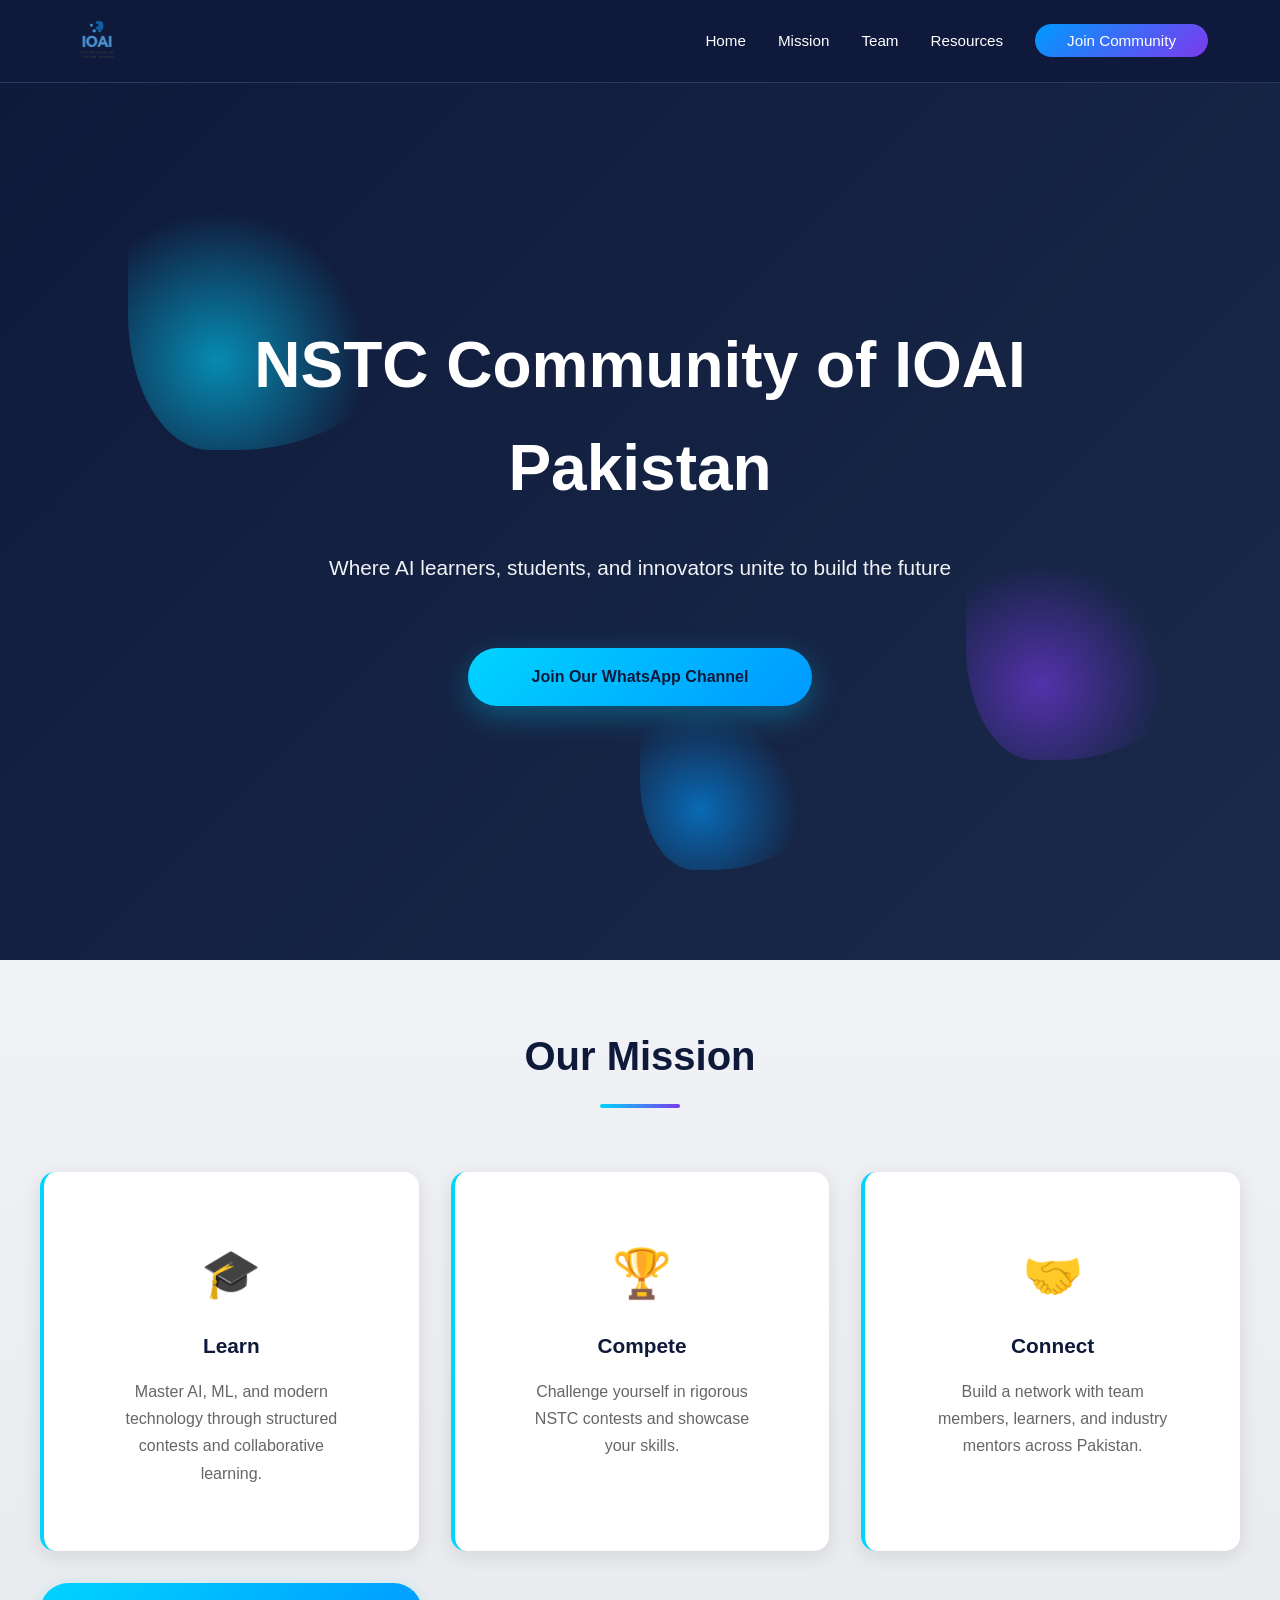
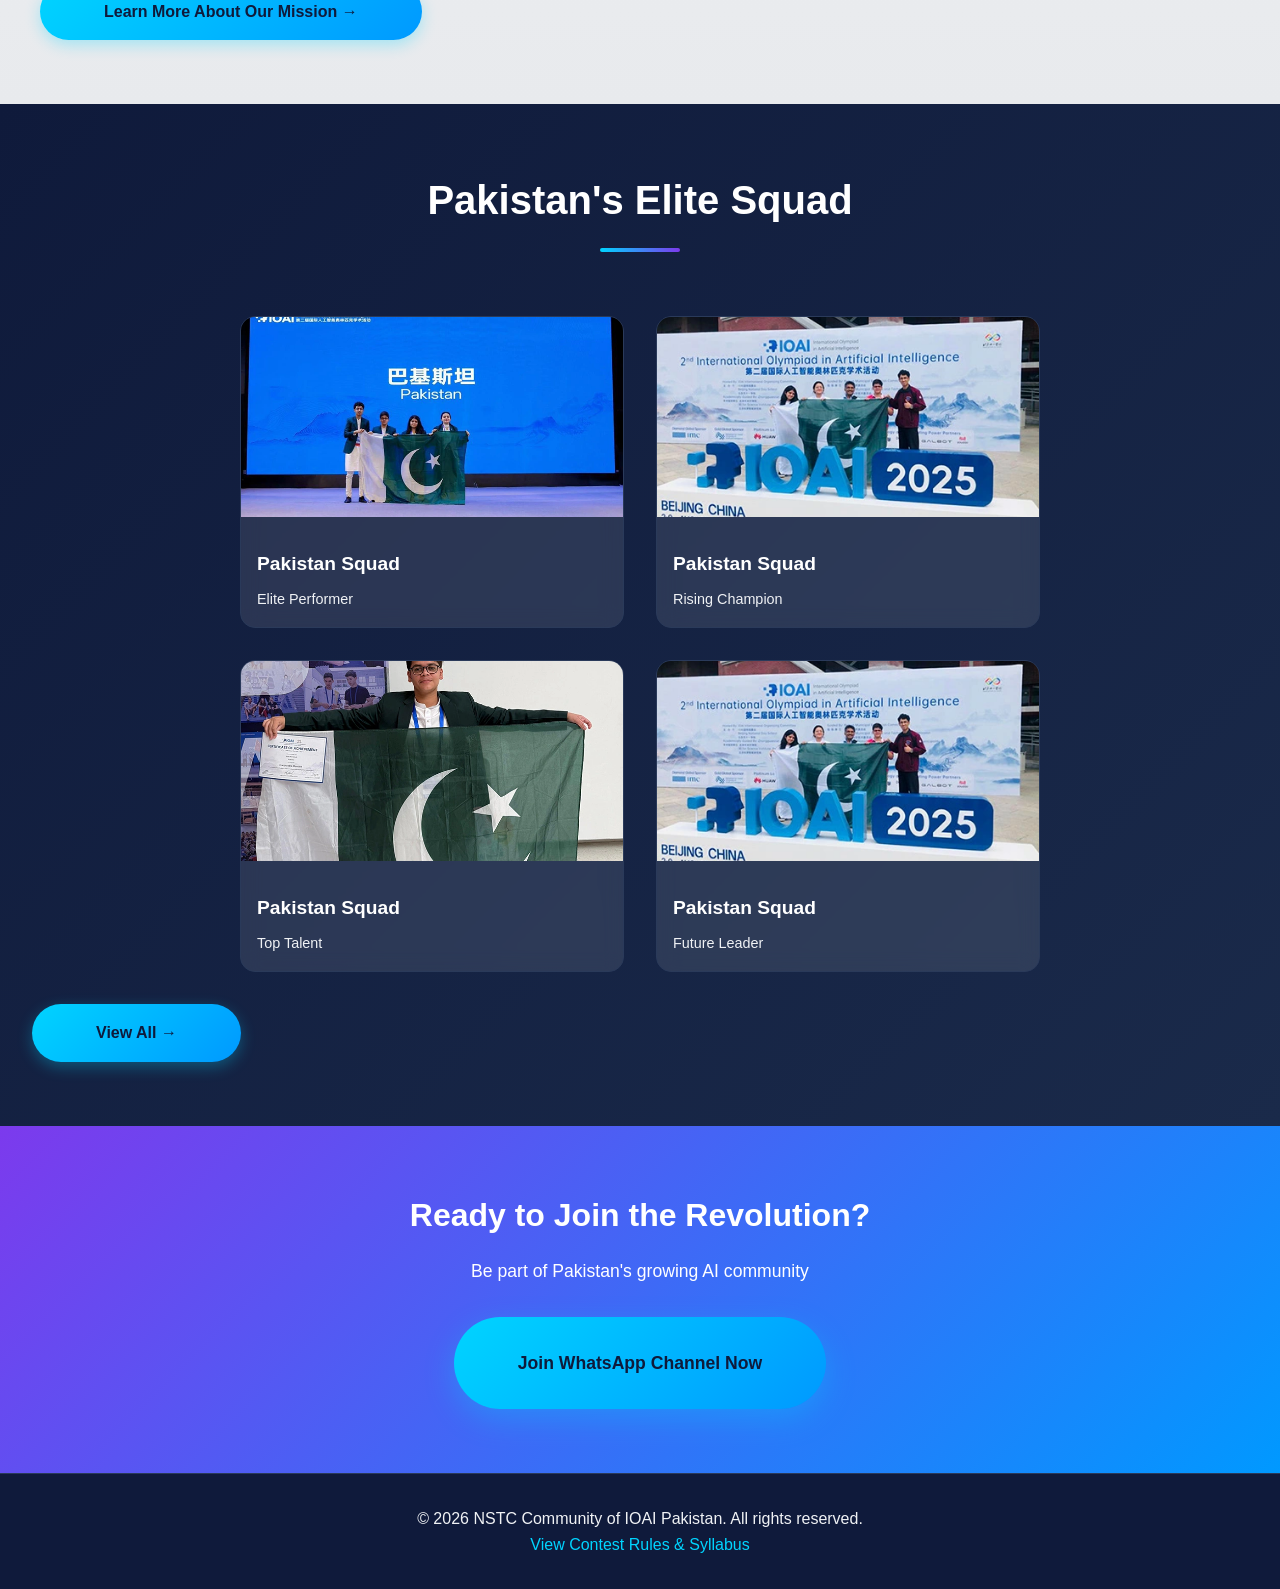
==== nstc-ioai/index.html @ 47fb5846 "Publishing" ====
<!DOCTYPE html>
<html lang="en">
<head>
    <meta charset="UTF-8">
    <meta name="viewport" content="width=device-width, initial-scale=1.0">
    <meta name="description" content="NSTC Community of IOAI Pakistan - Where AI learners, students, and innovators unite to build the future.">
    <meta name="theme-color" content="#0f1a3b">
    <meta property="og:type" content="website">
    <meta property="og:url" content="https://nstc-ioai.pk/">
    <meta property="og:title" content="NSTC Community of IOAI Pakistan">
    <meta property="og:description" content="Where AI learners, students, and innovators unite to build the future.">
    <meta property="og:image" content="./assets/Brand kit/Logo square.png">
    <meta property="twitter:card" content="summary_large_image">
    <meta property="twitter:url" content="https://nstc-ioai.pk/">
    <meta property="twitter:title" content="NSTC Community of IOAI Pakistan">
    <meta property="twitter:description" content="Where AI learners, students, and innovators unite to build the future.">
    <meta property="twitter:image" content="./assets/Brand kit/Logo square.png">
    <title>NSTC Community of IOAI Pakistan</title>
    <link rel="shortcut icon" href="./assets/Brand kit/Icon.png" type="image/x-icon">
    <link rel="stylesheet" href="css/style.css">
    <script src="https://cdnjs.cloudflare.com/ajax/libs/gsap/3.12.2/gsap.min.js"></script>
</head>
<body>
    <!-- Navigation -->
    <nav class="navbar">
        <div class="nav-container">
            <div class="logo-section">
                <img src="./assets/Brand kit/Logo square.png" alt="IOAI Logo" class="logo-img">
            </div>
            <ul class="nav-links" id="navLinks">
                <li><a href="index.html" class="active">Home</a></li>
                <li><a href="mission.html">Mission</a></li>
                <li><a href="team.html">Team</a></li>
                <li><a href="details.html">Resources</a></li>
                <li><a href="https://chat.whatsapp.com" class="join-btn" target="_blank">Join Community</a></li>
            </ul>
            <button class="mobile-menu-btn" id="mobileMenuBtn">☰</button>
        </div>
    </nav>

    <!-- Hero Section -->
    <section id="home" class="hero">
        <div class="hero-content">
            <h1 class="glitch" data-text="NSTC Community of IOAI Pakistan">NSTC Community of IOAI Pakistan</h1>
            <p class="fade-in-text">Where AI learners, students, and innovators unite to build the future</p>
            <a href="https://chat.whatsapp.com" class="cta-btn" target="_blank">Join Our WhatsApp Channel</a>
        </div>
        <div class="animated-background">
            <div class="blob blob-1"></div>
            <div class="blob blob-2"></div>
            <div class="blob blob-3"></div>
        </div>
    </section>

    <!-- Mission Section -->
    <section id="mission" class="mission">
        <div class="mission-container">
            <h2 class="section-title">Our Mission</h2>
            <div class="mission-cards">
                <div class="card slide-up">
                    <div class="card-icon">🎓</div>
                    <h3>Learn</h3>
                    <p>Master AI, ML, and modern technology through structured contests and collaborative learning.</p>
                </div>
                <div class="card slide-up" style="animation-delay: 0.2s;">
                    <div class="card-icon">🏆</div>
                    <h3>Compete</h3>
                    <p>Challenge yourself in rigorous NSTC contests and showcase your skills.</p>
                </div>
                <div class="card slide-up" style="animation-delay: 0.4s;">
                    <div class="card-icon">🤝</div>
                    <h3>Connect</h3>
                    <p>Build a network with team members, learners, and industry mentors across Pakistan.</p>
                </div>
            </div>
            <a href="mission.html" class="learn-more-btn">Learn More About Our Mission →</a>
        </div>
    </section>

    <!-- Team Section -->
    <section id="team" class="team">
        <h2 class="section-title">Pakistan's Elite Squad</h2>
        <div class="team-gallery">
            <div class="team-card">
                <img src="./assets/team1.webp" alt="Pakistan Squad" class="team-card-image">
                <h3>Pakistan Squad</h3>
                <p>Elite Performer</p>
            </div>
            <div class="team-card">
                <img src="./assets/team2.webp" alt="Pakistan Squad" class="team-card-image">
                <h3>Pakistan Squad</h3>
                <p>Rising Champion</p>
            </div>
            <div class="team-card">
                <img src="./assets/team3.webp" alt="Pakistan Squad" class="team-card-image">
                <h3>Pakistan Squad</h3>
                <p>Top Talent</p>
            </div>
            <div class="team-card">
                <img src="./assets/team4.webp" alt="Pakistan Squad" class="team-card-image">
                <h3>Pakistan Squad</h3>
                <p>Future Leader</p>
            </div>
        </div>
        <a href="team.html" class="learn-more-btn">View All →</a/div>
        </div>
    </section>

    <!-- Call to Action -->
    <section class="cta-section">
        <h2>Ready to Join the Revolution?</h2>
        <p>Be part of Pakistan's growing AI community</p>
        <a href="https://chat.whatsapp.com/J4epwsqiEIyK4cdwpAlTEo?s=cl&p=a&ilr=0" class="cta-btn-large" target="_blank">Join WhatsApp Channel Now</a>
    </section>

    <!-- Footer -->
    <footer class="footer">
        <p>&copy; 2026 NSTC Community of IOAI Pakistan. All rights reserved.</p>
        <p><a href="details.html">View Contest Rules & Syllabus</a></p>
    </footer>

    <script src="js/main.js"></script>
</body>
</html>
---- nstc-ioai/css/style.css ----
/* ============================================
   NSTC IOAI Pakistan - AI/Fog Color Palette
   ============================================ */

:root {
    /* AI & Fog Color Palette */
    --primary-dark: #0f1a3b;
    --primary-light: #1a2a4a;
    --accent-cyan: #00d4ff;
    --accent-blue: #0099ff;
    --accent-purple: #7c3aed;
    --accent-purple-light: #a78bfa;
    --fog-light: #f0f2f5;
    --fog-medium: #e8eaed;
    --text-dark: #1a1a2e;
    --text-light: #ffffff;
    --border-color: #2a3a5a;

    /* Spacing & Typography */
    --spacing-sm: 0.5rem;
    --spacing-md: 1rem;
    --spacing-lg: 2rem;
    --spacing-xl: 4rem;
    --font-primary: 'Segoe UI', Tahoma, Geneva, Verdana, sans-serif;
    --transition: all 0.3s cubic-bezier(0.25, 0.46, 0.45, 0.94);
}

* {
    margin: 0;
    padding: 0;
    box-sizing: border-box;
}

html {
    scroll-behavior: smooth;
}

body {
    font-family: var(--font-primary);
    background-color: var(--primary-dark);
    color: var(--text-dark);
    line-height: 1.6;
    overflow-x: hidden;
}

/* ============================================
   NAVIGATION
   ============================================ */

.navbar {
    position: fixed;
    top: 0;
    left: 0;
    right: 0;
    z-index: 1000;
    background: rgba(15, 26, 59, 0.95);
    backdrop-filter: blur(10px);
    border-bottom: 1px solid var(--border-color);
    padding: var(--spacing-md) 0;
}

.nav-container {
    max-width: 1200px;
    margin: 0 auto;
    display: flex;
    justify-content: space-between;
    align-items: center;
    padding: 0 var(--spacing-lg);
}

.logo-section {
    display: flex;
    align-items: center;
}

.logo-placeholder {
    font-size: 1.5rem;
    font-weight: bold;
    background: linear-gradient(135deg, var(--accent-cyan), var(--accent-blue));
    -webkit-background-clip: text;
    -webkit-text-fill-color: transparent;
    background-clip: text;
}

.logo-img {
    height: 50px;
    width: auto;
    max-width: 200px;
    object-fit: contain;
    transition: var(--transition);
}

.logo-img:hover {
    transform: scale(1.05);
}

.nav-links {
    display: flex;
    list-style: none;
    gap: var(--spacing-lg);
    align-items: center;
}

.nav-links a {
    color: var(--text-light);
    text-decoration: none;
    transition: var(--transition);
    font-size: 0.95rem;
    position: relative;
}

.nav-links a:hover,
.nav-links a.active {
    color: var(--accent-cyan);
}

.nav-links a::after {
    content: '';
    position: absolute;
    bottom: -5px;
    left: 0;
    width: 0;
    height: 2px;
    background: var(--accent-cyan);
    transition: width 0.3s ease;
}

.nav-links a:hover::after {
    width: 100%;
}

.join-btn {
    background: linear-gradient(135deg, var(--accent-blue), var(--accent-purple)) !important;
    padding: var(--spacing-sm) var(--spacing-lg) !important;
    border-radius: 25px;
    color: var(--text-light) !important;
}

.mobile-menu-btn {
    display: none;
    background: none;
    border: none;
    color: var(--text-light);
    font-size: 1.8rem;
    cursor: pointer;
    padding: 0;
    transition: var(--transition);
}

.mobile-menu-btn:hover {
    color: var(--accent-cyan);
}

.mobile-menu-btn.active {
    color: var(--accent-cyan);
}

/* ============================================
   HERO SECTION
   ============================================ */

.hero {
    position: relative;
    height: 100vh;
    display: flex;
    align-items: center;
    justify-content: center;
    overflow: hidden;
    margin-top: 60px;
    background: linear-gradient(135deg, var(--primary-dark) 0%, var(--primary-light) 100%);
}

.animated-background {
    position: absolute;
    top: 0;
    left: 0;
    width: 100%;
    height: 100%;
    z-index: 0;
    opacity: 0.6;
}

.blob {
    position: absolute;
    background: radial-gradient(circle at 30% 70%, var(--accent-cyan), transparent 50%);
    border-radius: 40% 60% 70% 30% / 40% 50% 60% 50%;
    animation: float 8s ease-in-out infinite;
}

.blob-1 {
    width: 300px;
    height: 300px;
    top: 10%;
    left: 10%;
    animation-delay: 0s;
}

.blob-2 {
    width: 250px;
    height: 250px;
    top: 50%;
    right: 5%;
    background: radial-gradient(circle at 30% 70%, var(--accent-purple), transparent 50%);
    animation-delay: 2s;
}

.blob-3 {
    width: 200px;
    height: 200px;
    bottom: 10%;
    left: 50%;
    background: radial-gradient(circle at 30% 70%, var(--accent-blue), transparent 50%);
    animation-delay: 4s;
}

@keyframes float {
    0%, 100% {
        transform: translate(0, 0) rotate(0deg);
    }
    33% {
        transform: translate(30px, -50px) rotate(120deg);
    }
    66% {
        transform: translate(-20px, 20px) rotate(240deg);
    }
}

.hero-content {
    position: relative;
    z-index: 10;
    text-align: center;
    color: var(--text-light);
    max-width: 800px;
}

.glitch {
    font-size: clamp(2rem, 8vw, 4rem);
    font-weight: bold;
    margin-bottom: var(--spacing-lg);
    position: relative;
    animation: glitch-slide 0.5s ease-out;
}

@keyframes glitch-slide {
    0% {
        opacity: 0;
        transform: translateY(30px);
    }
    100% {
        opacity: 1;
        transform: translateY(0);
    }
}

.fade-in-text {
    font-size: 1.3rem;
    margin-bottom: var(--spacing-xl);
    color: var(--fog-light);
    animation: fade-in 1s ease-out 0.3s both;
}

@keyframes fade-in {
    0% {
        opacity: 0;
    }
    100% {
        opacity: 1;
    }
}

.cta-btn,
.cta-btn-large {
    display: inline-block;
    padding: var(--spacing-md) var(--spacing-xl);
    background: linear-gradient(135deg, var(--accent-cyan), var(--accent-blue));
    color: var(--primary-dark);
    text-decoration: none;
    border-radius: 50px;
    font-weight: bold;
    transition: var(--transition);
    box-shadow: 0 10px 30px rgba(0, 212, 255, 0.3);
    border: none;
    cursor: pointer;
    animation: pulse-in 0.8s ease-out;
}

@keyframes pulse-in {
    0% {
        opacity: 0;
        transform: scale(0.8);
    }
    100% {
        opacity: 1;
        transform: scale(1);
    }
}

.cta-btn:hover,
.cta-btn-large:hover {
    transform: translateY(-3px);
    box-shadow: 0 15px 40px rgba(0, 212, 255, 0.4);
}

.cta-btn-large {
    font-size: 1.1rem;
    padding: var(--spacing-lg) var(--spacing-xl);
}

/* ============================================
   MISSION SECTION
   ============================================ */

.mission {
    background: linear-gradient(to bottom, var(--fog-light), var(--fog-medium));
    padding: var(--spacing-xl) var(--spacing-lg);
}

.mission-container {
    max-width: 1200px;
    margin: 0 auto;
}

.section-title {
    font-size: 2.5rem;
    text-align: center;
    margin-bottom: var(--spacing-xl);
    color: var(--primary-dark);
    position: relative;
}

.section-title::after {
    content: '';
    display: block;
    width: 80px;
    height: 4px;
    background: linear-gradient(90deg, var(--accent-cyan), var(--accent-purple));
    margin: var(--spacing-md) auto 0;
    border-radius: 2px;
}

.mission-cards {
    display: grid;
    grid-template-columns: repeat(auto-fit, minmax(280px, 1fr));
    gap: var(--spacing-lg);
}

.card {
    background: white;
    padding: var(--spacing-xl);
    border-radius: 15px;
    text-align: center;
    box-shadow: 0 5px 20px rgba(0, 0, 0, 0.1);
    transition: var(--transition);
    border-left: 4px solid var(--accent-cyan);
}

.card:hover {
    transform: translateY(-10px);
    box-shadow: 0 15px 40px rgba(0, 212, 255, 0.2);
}

.card-icon {
    font-size: 3rem;
    margin-bottom: var(--spacing-md);
}

.card h3 {
    font-size: 1.3rem;
    margin-bottom: var(--spacing-md);
    color: var(--primary-dark);
}

.card p {
    color: #666;
    line-height: 1.7;
}

.slide-up {
    animation: slide-up 0.6s ease-out;
}

@keyframes slide-up {
    0% {
        opacity: 0;
        transform: translateY(40px);
    }
    100% {
        opacity: 1;
        transform: translateY(0);
    }
}

/* ============================================
   TEAM SECTION
   ============================================ */

.team {
    background: linear-gradient(135deg, var(--primary-dark) 0%, var(--primary-light) 100%);
    padding: var(--spacing-xl) var(--spacing-lg);
}

.team .section-title {
    color: var(--text-light);
}

.team-gallery {
    max-width: 800px;
    margin: 0 auto;
    display: grid;
    grid-template-columns: repeat(2, 1fr);
    gap: var(--spacing-lg);
}

.team-card {
    background: rgba(255, 255, 255, 0.1);
    backdrop-filter: blur(10px);
    border: 1px solid var(--border-color);
    border-radius: 15px;
    overflow: hidden;
    transition: var(--transition);
    cursor: pointer;
}

.team-card:hover {
    transform: translateY(-8px);
    border-color: var(--accent-cyan);
    background: rgba(255, 255, 255, 0.15);
}

.team-card-image {
    width: 100%;
    height: 200px;
    object-fit: cover;
    display: block;
    transition: var(--transition);
}

.team-card:hover .team-card-image {
    transform: scale(1.05);
}

.team-image-placeholder {
    width: 100%;
    height: 200px;
    background: linear-gradient(135deg, var(--accent-cyan), var(--accent-purple));
    display: flex;
    align-items: center;
    justify-content: center;
    color: var(--primary-dark);
    font-weight: bold;
    font-size: 1.1rem;
}

.team-card h3 {
    padding: var(--spacing-lg) var(--spacing-md) var(--spacing-sm);
    color: var(--text-light);
    font-size: 1.2rem;
}

.team-card p {
    padding: 0 var(--spacing-md) var(--spacing-md);
    color: var(--fog-light);
    font-size: 0.9rem;
}

/* ============================================
   CTA SECTION
   ============================================ */

.cta-section {
    background: linear-gradient(135deg, var(--accent-purple), var(--accent-blue));
    padding: var(--spacing-xl) var(--spacing-lg);
    text-align: center;
    color: var(--text-light);
}

.cta-section h2 {
    font-size: 2rem;
    margin-bottom: var(--spacing-md);
}

.cta-section p {
    font-size: 1.1rem;
    margin-bottom: var(--spacing-lg);
}

/* ============================================
   RESOURCES SECTION (Details Page)
   ============================================ */

/* ============================================
   RESOURCES SECTION (Details Page)
   ============================================ */

.resources-header {
    background: linear-gradient(135deg, var(--primary-dark) 0%, var(--primary-light) 100%);
    padding: var(--spacing-xl) var(--spacing-lg);
    text-align: center;
    color: var(--text-light);
    margin-top: 60px;
}

.resources-header h1 {
    font-size: 2.5rem;
    margin-bottom: var(--spacing-md);
}

.resources-section {
    background: linear-gradient(to bottom, var(--fog-light), var(--fog-medium));
    padding: var(--spacing-xl) var(--spacing-lg);
}

.content-section {
    max-width: 1000px;
    margin: 0 auto var(--spacing-xl);
    background: white;
    border-radius: 15px;
    box-shadow: 0 5px 20px rgba(0, 0, 0, 0.1);
    overflow: hidden;
    border-top: 4px solid var(--accent-cyan);
    transition: var(--transition);
}

.content-section:hover {
    box-shadow: 0 15px 40px rgba(0, 212, 255, 0.2);
    transform: translateY(-5px);
}

.content-header {
    background: linear-gradient(135deg, rgba(0, 212, 255, 0.1), rgba(122, 61, 237, 0.1));
    padding: var(--spacing-xl);
    border-bottom: 1px solid var(--fog-medium);
}

.content-header h2 {
    color: var(--primary-dark);
    margin-bottom: var(--spacing-md);
    font-size: 1.8rem;
}

.content-header p {
    color: #666;
    font-size: 1rem;
}

.content-body {
    padding: var(--spacing-xl);
}

.content-text {
    line-height: 1.8;
    color: #333;
}

.content-text h3 {
    color: var(--primary-dark);
    margin-top: var(--spacing-lg);
    margin-bottom: var(--spacing-md);
    font-size: 1.4rem;
    border-bottom: 2px solid var(--accent-cyan);
    padding-bottom: var(--spacing-md);
}

.content-text h3:first-child {
    margin-top: 0;
}

.content-text h4 {
    color: var(--accent-blue);
    margin-top: var(--spacing-lg);
    margin-bottom: var(--spacing-md);
    font-size: 1.1rem;
}

.content-text p {
    margin-bottom: var(--spacing-md);
    color: #555;
}

.content-text ul {
    list-style: none;
    margin-bottom: var(--spacing-lg);
    padding-left: 0;
}

.content-text li {
    padding: var(--spacing-sm) 0 var(--spacing-sm) var(--spacing-lg);
    position: relative;
    margin-bottom: var(--spacing-sm);
    color: #555;
}

.content-text li::before {
    content: '▸';
    position: absolute;
    left: 0;
    color: var(--accent-cyan);
    font-weight: bold;
}

.note-box {
    background: linear-gradient(135deg, rgba(0, 212, 255, 0.1), rgba(122, 61, 237, 0.1));
    border-left: 4px solid var(--accent-blue);
    padding: var(--spacing-lg);
    margin-top: var(--spacing-lg);
    border-radius: 8px;
}

.note-box p {
    margin: 0;
    color: var(--primary-dark);
}

.download-pdf-btn {
    display: block;
    background: linear-gradient(135deg, var(--accent-cyan), var(--accent-blue));
    color: var(--primary-dark);
    text-align: center;
    padding: var(--spacing-lg);
    border: none;
    border-top: 1px solid var(--fog-medium);
    text-decoration: none;
    font-weight: bold;
    font-size: 1.1rem;
    transition: var(--transition);
    cursor: pointer;
}

.download-pdf-btn:hover {
    background: linear-gradient(135deg, var(--accent-blue), var(--accent-cyan));
    transform: translateY(-3px);
}

.info-section,
.faq-section {
    background: white;
    padding: var(--spacing-xl);
    border-radius: 15px;
    margin-bottom: var(--spacing-lg);
    box-shadow: 0 5px 20px rgba(0, 0, 0, 0.1);
    max-width: 1000px;
    margin-left: auto;
    margin-right: auto;
}

.info-section h3,
.faq-section h3 {
    color: var(--primary-dark);
    margin-bottom: var(--spacing-lg);
    font-size: 1.5rem;
}

.topics-list {
    list-style: none;
    display: grid;
    grid-template-columns: repeat(auto-fit, minmax(250px, 1fr));
    gap: var(--spacing-md);
}

.topics-list li {
    padding: var(--spacing-md);
    background: linear-gradient(135deg, rgba(0, 212, 255, 0.1), rgba(122, 61, 237, 0.1));
    border-left: 4px solid var(--accent-cyan);
    border-radius: 8px;
    color: var(--primary-dark);
}

.faq-item {
    margin-bottom: var(--spacing-lg);
    padding-bottom: var(--spacing-lg);
    border-bottom: 1px solid var(--fog-medium);
}

.faq-item:last-child {
    border-bottom: none;
}

.faq-item h4 {
    color: var(--accent-blue);
    margin-bottom: var(--spacing-md);
}

.faq-item p {
    color: #666;
}

.back-home {
    max-width: 1000px;
    margin: var(--spacing-xl) auto;
    text-align: center;
    padding: 0 var(--spacing-lg);
}

.back-btn {
    display: inline-block;
    color: var(--accent-cyan);
    text-decoration: none;
    margin-right: var(--spacing-lg);
    transition: var(--transition);
    font-weight: bold;
}

.back-btn:hover {
    color: var(--accent-blue);
}

/* ============================================
   MISSION & TEAM PAGES
   ============================================ */

.page-header {
    background: linear-gradient(135deg, var(--primary-dark) 0%, var(--primary-light) 100%);
    padding: var(--spacing-xl) var(--spacing-lg);
    text-align: center;
    color: var(--text-light);
    margin-top: 60px;
}

.page-header h1 {
    font-size: 2.5rem;
    margin-bottom: var(--spacing-md);
}

.page-header p {
    font-size: 1.2rem;
    color: var(--fog-light);
}

.mission-detailed {
    background: linear-gradient(to bottom, var(--fog-light), var(--fog-medium));
    padding: var(--spacing-xl) var(--spacing-lg);
}

.mission-container {
    max-width: 1200px;
    margin: 0 auto;
}

.mission-card-large {
    background: white;
    padding: var(--spacing-xl);
    border-radius: 15px;
    margin-bottom: var(--spacing-xl);
    box-shadow: 0 5px 20px rgba(0, 0, 0, 0.1);
    border-top: 4px solid var(--accent-cyan);
    transition: var(--transition);
}

.mission-card-large:hover {
    transform: translateY(-5px);
    box-shadow: 0 15px 40px rgba(0, 212, 255, 0.2);
}

.mission-card-large h2 {
    color: var(--primary-dark);
    font-size: 1.8rem;
    margin-bottom: var(--spacing-lg);
}

.mission-card-large p {
    color: #555;
    line-height: 1.8;
    margin-bottom: var(--spacing-lg);
}

.values-grid {
    display: grid;
    grid-template-columns: repeat(auto-fit, minmax(250px, 1fr));
    gap: var(--spacing-lg);
}

.value-item {
    background: linear-gradient(135deg, rgba(0, 212, 255, 0.1), rgba(122, 61, 237, 0.1));
    padding: var(--spacing-lg);
    border-radius: 12px;
    border-left: 4px solid var(--accent-cyan);
}

.value-item h3 {
    color: var(--primary-dark);
    margin-bottom: var(--spacing-md);
}

.value-item p {
    color: #666;
    font-size: 0.95rem;
}

.mission-list {
    list-style: none;
    padding: 0;
}

.mission-list li {
    padding: var(--spacing-md) var(--spacing-lg);
    background: linear-gradient(135deg, rgba(0, 212, 255, 0.1), rgba(122, 61, 237, 0.1));
    margin-bottom: var(--spacing-md);
    border-left: 4px solid var(--accent-blue);
    border-radius: 8px;
    color: #555;
}

.mission-list li strong {
    color: var(--primary-dark);
}

.impact-timeline {
    display: grid;
    grid-template-columns: repeat(auto-fit, minmax(250px, 1fr));
    gap: var(--spacing-lg);
    margin-top: var(--spacing-lg);
}

.impact-item {
    background: linear-gradient(135deg, rgba(122, 61, 237, 0.1), rgba(0, 212, 255, 0.1));
    padding: var(--spacing-lg);
    border-radius: 12px;
    border-left: 4px solid var(--accent-purple);
}

.impact-item h4 {
    color: var(--primary-dark);
    margin-bottom: var(--spacing-md);
}

.impact-item ul {
    list-style: none;
    padding: 0;
}

.impact-item li {
    padding: var(--spacing-sm) 0 var(--spacing-sm) var(--spacing-md);
    color: #666;
    position: relative;
    padding-left: var(--spacing-lg);
}

.impact-item li::before {
    content: '→';
    position: absolute;
    left: 0;
    color: var(--accent-cyan);
}

.learn-more-btn {
    display: inline-block;
    margin-top: var(--spacing-lg);
    padding: var(--spacing-md) var(--spacing-xl);
    background: linear-gradient(135deg, var(--accent-cyan), var(--accent-blue));
    color: var(--primary-dark);
    text-decoration: none;
    border-radius: 50px;
    font-weight: bold;
    transition: var(--transition);
    box-shadow: 0 5px 15px rgba(0, 212, 255, 0.3);
}

.learn-more-btn:hover {
    transform: translateY(-3px);
    box-shadow: 0 10px 25px rgba(0, 212, 255, 0.4);
}

/* ============================================
   TEAMS SHOWCASE
   ============================================ */

.teams-showcase {
    background: linear-gradient(to bottom, var(--fog-light), var(--fog-medium));
    padding: var(--spacing-xl) var(--spacing-lg);
}

.teams-container {
    max-width: 1200px;
    margin: 0 auto;
}

.team-showcase-card {
    background: white;
    border-radius: 15px;
    box-shadow: 0 5px 20px rgba(0, 0, 0, 0.1);
    overflow: hidden;
    margin-bottom: var(--spacing-xl);
    border-top: 4px solid var(--accent-cyan);
    transition: var(--transition);
    display: grid;
    grid-template-columns: 1fr 1fr;
    gap: 0;
}

.team-showcase-card:hover {
    transform: translateY(-5px);
    box-shadow: 0 15px 40px rgba(0, 212, 255, 0.2);
}

.team-image-large {
    height: 300px;
    overflow: hidden;
}

.team-image-large img {
    width: 100%;
    height: 100%;
    object-fit: cover;
    transition: var(--transition);
}

.team-showcase-card:hover .team-image-large img {
    transform: scale(1.05);
}

.team-info {
    padding: var(--spacing-xl);
    display: flex;
    flex-direction: column;
    justify-content: center;
}

.team-info h2 {
    color: var(--primary-dark);
    font-size: 1.8rem;
    margin-bottom: var(--spacing-sm);
}

.team-tag {
    color: var(--accent-blue);
    font-weight: bold;
    margin-bottom: var(--spacing-lg);
    font-size: 0.95rem;
}

.team-description {
    color: #666;
    line-height: 1.8;
    margin-bottom: var(--spacing-lg);
}

.team-stats {
    display: grid;
    grid-template-columns: repeat(3, 1fr);
    gap: var(--spacing-md);
}

.stat {
    text-align: center;
    padding: var(--spacing-md);
    background: linear-gradient(135deg, rgba(0, 212, 255, 0.1), rgba(122, 61, 237, 0.1));
    border-radius: 10px;
}

.stat strong {
    display: block;
    color: var(--accent-cyan);
    font-size: 1.5rem;
    margin-bottom: var(--spacing-sm);
}

.stat span {
    color: #666;
    font-size: 0.9rem;
}

/* ============================================
   FOOTER
   ============================================ */

.footer {
    background: var(--primary-dark);
    color: var(--fog-light);
    text-align: center;
    padding: var(--spacing-lg);
    border-top: 1px solid var(--border-color);
}

.footer a {
    color: var(--accent-cyan);
    text-decoration: none;
    transition: var(--transition);
}

.footer a:hover {
    color: var(--accent-blue);
}

/* ============================================
   RESPONSIVE DESIGN
   ============================================ */

@media (max-width: 768px) {
    .nav-links {
        gap: var(--spacing-md);
        font-size: 0.8rem;
    }

    .glitch {
        font-size: 2rem;
    }

    .fade-in-text {
        font-size: 1rem;
    }

    .section-title {
        font-size: 1.8rem;
    }

    .mission-cards,
    .team-gallery,
    .resources-container {
        grid-template-columns: 1fr;
    }

    .download-btn,
    .view-btn {
        display: block;
        margin-bottom: var(--spacing-md);
    }

    .team-showcase-card {
        grid-template-columns: 1fr;
    }

    .team-image-large {
        height: 250px;
    }

    .page-header h1 {
        font-size: 2rem;
    }

    .page-header p {
        font-size: 1rem;
    }

    .mission-card-large h2 {
        font-size: 1.4rem;
    }
}

@media (max-width: 600px) {
    .nav-container {
        padding: 0 var(--spacing-md);
    }

    .logo-img {
        height: 40px;
    }

    .mobile-menu-btn {
        display: block;
    }

    /* Mobile Menu Styling */
    .nav-links {
        position: fixed;
        top: 60px;
        left: -100%;
        width: 100%;
        height: calc(100vh - 60px);
        background: linear-gradient(135deg, var(--primary-dark) 0%, var(--primary-light) 100%);
        flex-direction: column;
        padding: var(--spacing-lg);
        gap: 0;
        border-top: 1px solid var(--border-color);
        overflow-y: auto;
        transition: left 0.3s ease;
        z-index: 999;
    }

    .nav-links.active {
        left: 0;
    }

    .nav-links li {
        padding: var(--spacing-md) 0;
        border-bottom: 1px solid var(--border-color);
    }

    .nav-links li:last-child {
        border-bottom: none;
    }

    .nav-links a {
        font-size: 1rem;
        display: block;
        padding: var(--spacing-md) 0;
    }

    .join-btn {
        margin-top: var(--spacing-lg);
        width: 100%;
        text-align: center;
    }

    .hero {
        margin-top: 80px;
    }

    .glitch {
        font-size: 1.5rem;
    }

    .fade-in-text {
        font-size: 0.95rem;
    }

    .cta-btn,
    .cta-btn-large {
        padding: var(--spacing-md) var(--spacing-lg);
    }

    .section-title {
        font-size: 1.5rem;
    }

    .card {
        padding: var(--spacing-lg);
       
    }

    .team-gallery {
        grid-template-columns: 1fr;
    }

    .page-header {
        margin-top: 80px;
        padding: var(--spacing-lg);
    }

    .page-header h1 {
        font-size: 1.5rem;
    }

    .page-header p {
        font-size: 0.95rem;
    }

    .mission-card-large {
        padding: var(--spacing-lg);
        margin-bottom: var(--spacing-lg);
    }

    .mission-card-large h2 {
        font-size: 1.3rem;
    }

    .values-grid {
        grid-template-columns: 1fr;
    }

    .value-item {
        padding: var(--spacing-md);
    }

    .impact-timeline {
        grid-template-columns: 1fr;
    }

    .team-showcase-card {
        grid-template-columns: 1fr;
        margin-bottom: var(--spacing-lg);
    }

    .team-image-large {
        height: 200px;
    }

    .team-info {
        padding: var(--spacing-lg);
    }

    .team-info h2 {
        font-size: 1.3rem;
    }

    .team-stats {
        grid-template-columns: repeat(3, 1fr);
        gap: var(--spacing-sm);
    }

    .stat {
        padding: var(--spacing-sm);
    }

    .stat strong {
        font-size: 1.2rem;
    }

    .stat span {
        font-size: 0.8rem;
    }

    .content-text h3 {
        font-size: 1.2rem;
    }

    .content-text h4 {
        font-size: 1rem;
    }

    .topics-list {
        grid-template-columns: 1fr;
    }

    .resource-info {
        font-size: 0.85rem;
    }

    .download-pdf-btn {
        padding: var(--spacing-md);
        font-size: 1rem;
    }

    .learn-more-btn {
        display: block;
        text-align: center;
    }
}
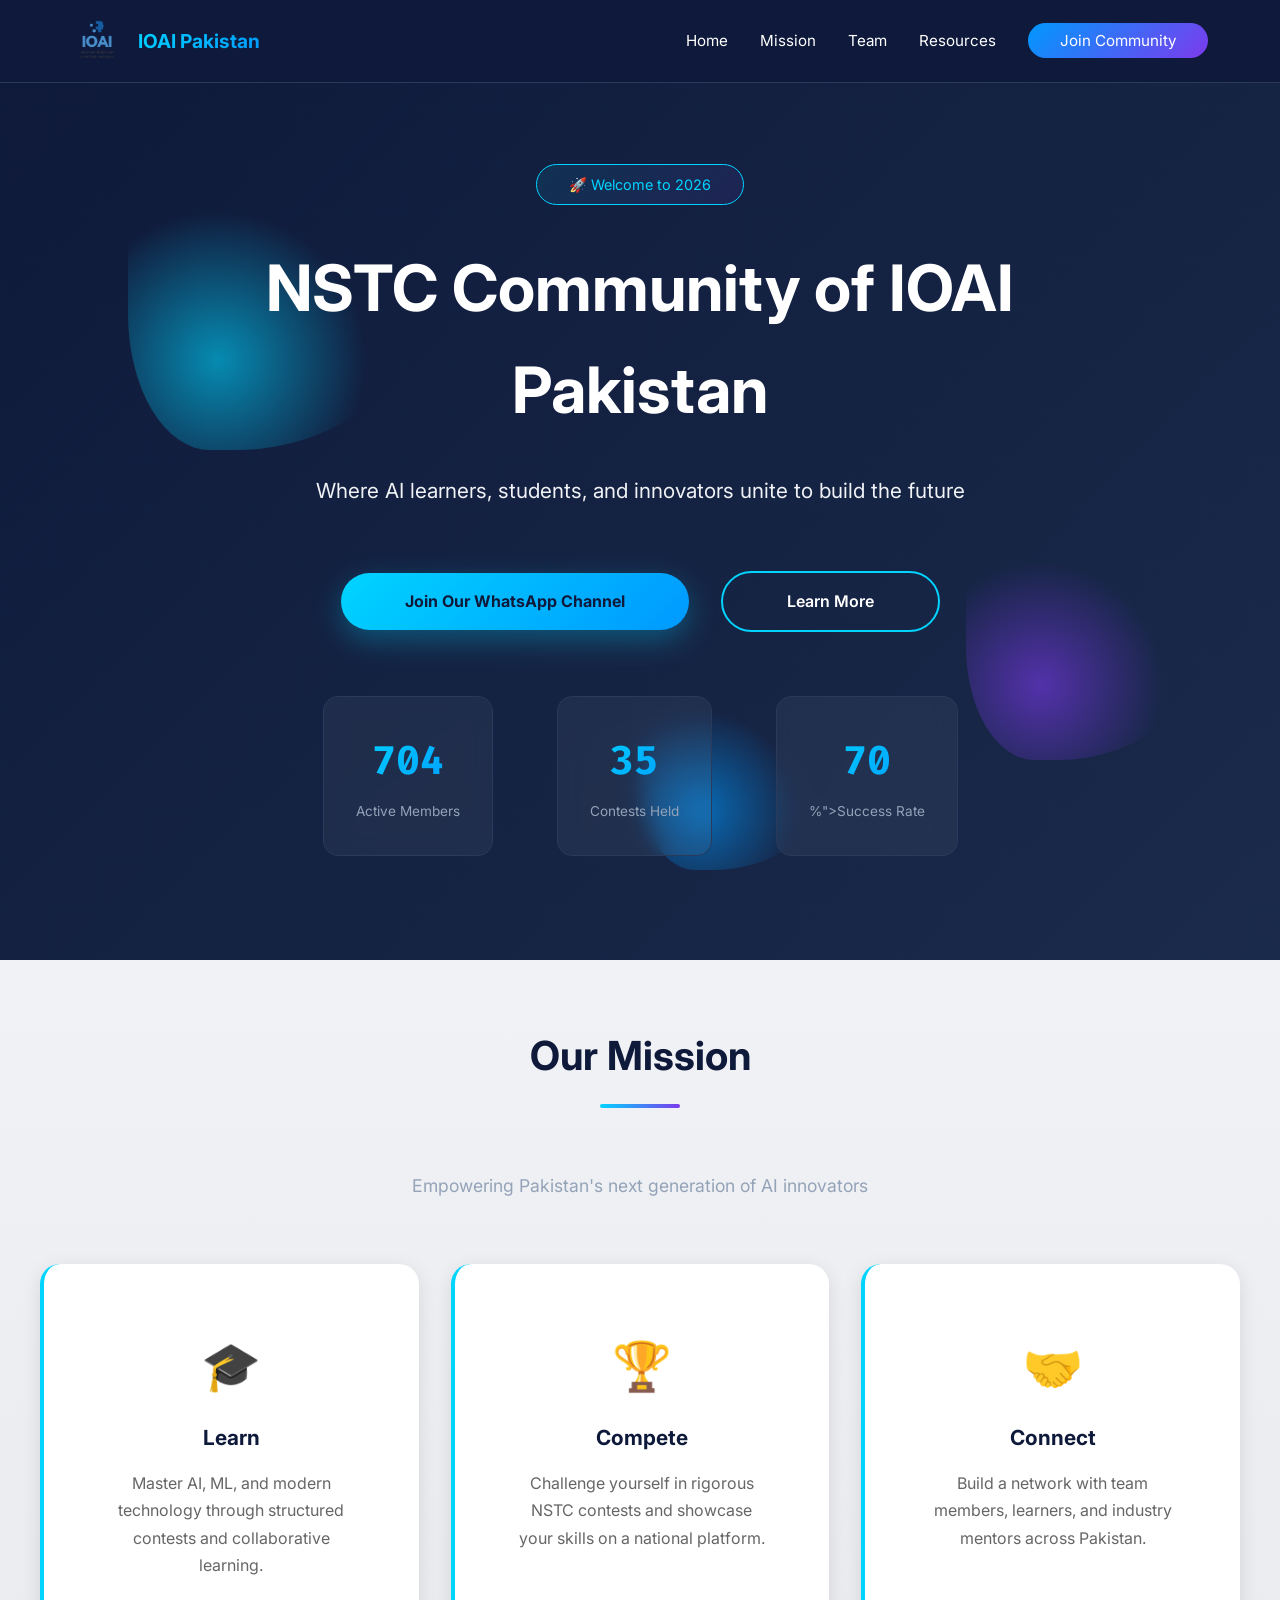
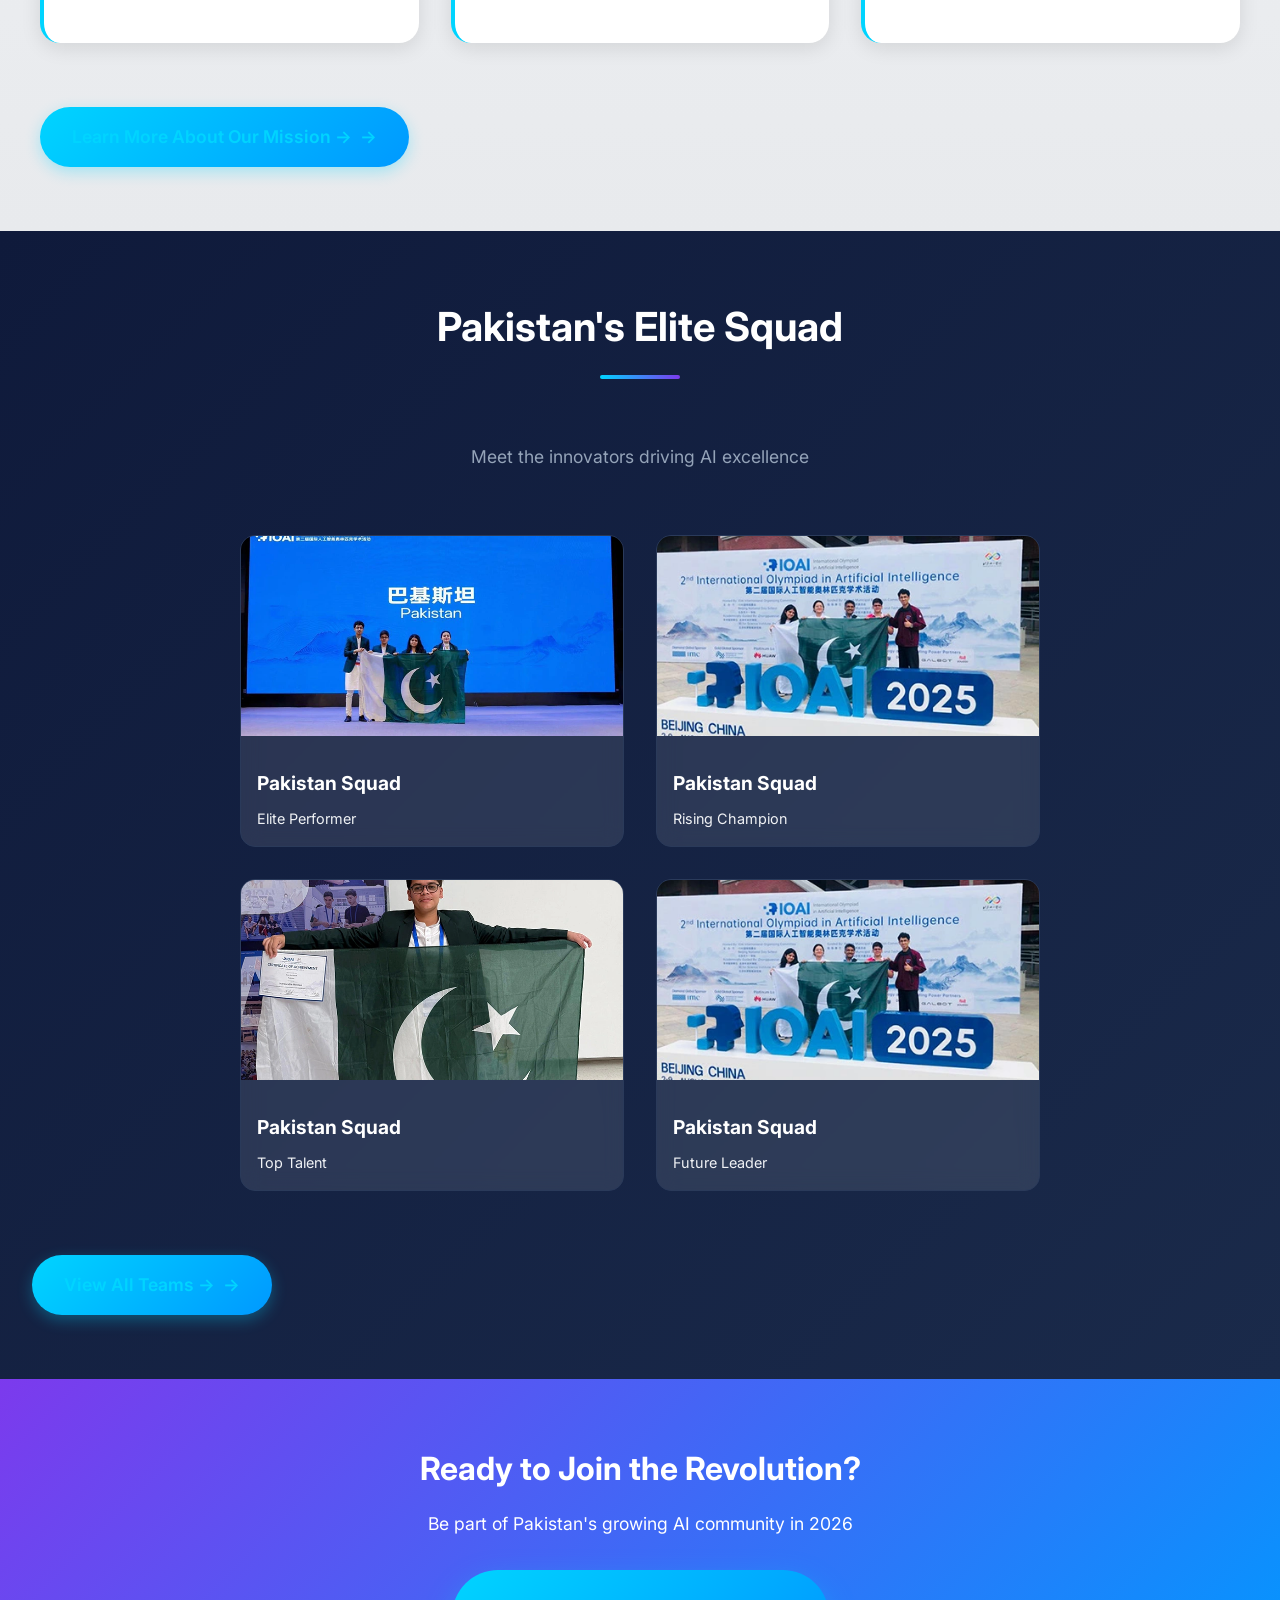
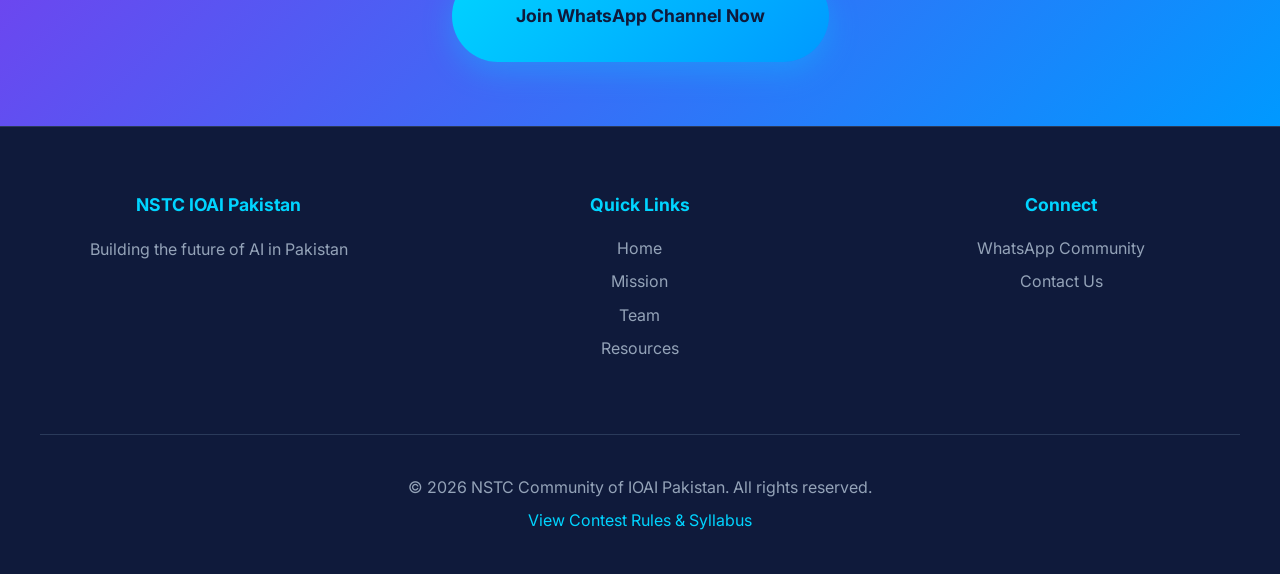
==== commit cc6585f2: "**Title:** Complete Website Redesign and Enhancement for NSTC IOAI Pakistan **Key features implement" ====
--- a/nstc-ioai/index.html
+++ b/nstc-ioai/index.html
@@ -3,20 +3,23 @@
 <head>
     <meta charset="UTF-8">
     <meta name="viewport" content="width=device-width, initial-scale=1.0">
-    <meta name="description" content="NSTC Community of IOAI Pakistan - Where AI learners, students, and innovators unite to build the future.">
+    <meta name="description" content="NSTC Community of IOAI Pakistan - Where AI learners, students, and innovators unite to build the future in 2026.">
     <meta name="theme-color" content="#0f1a3b">
     <meta property="og:type" content="website">
     <meta property="og:url" content="https://nstc-ioai.pk/">
-    <meta property="og:title" content="NSTC Community of IOAI Pakistan">
+    <meta property="og:title" content="NSTC Community of IOAI Pakistan | 2026">
     <meta property="og:description" content="Where AI learners, students, and innovators unite to build the future.">
     <meta property="og:image" content="./assets/Brand kit/Logo square.png">
     <meta property="twitter:card" content="summary_large_image">
     <meta property="twitter:url" content="https://nstc-ioai.pk/">
-    <meta property="twitter:title" content="NSTC Community of IOAI Pakistan">
+    <meta property="twitter:title" content="NSTC Community of IOAI Pakistan | 2026">
     <meta property="twitter:description" content="Where AI learners, students, and innovators unite to build the future.">
     <meta property="twitter:image" content="./assets/Brand kit/Logo square.png">
-    <title>NSTC Community of IOAI Pakistan</title>
+    <title>NSTC Community of IOAI Pakistan | 2026</title>
     <link rel="shortcut icon" href="./assets/Brand kit/Icon.png" type="image/x-icon">
+    <link rel="preconnect" href="https://fonts.googleapis.com">
+    <link rel="preconnect" href="https://fonts.gstatic.com" crossorigin>
+    <link href="https://fonts.googleapis.com/css2?family=Inter:wght@300;400;500;600;700;800&family=Fira+Code:wght@400;500&display=swap" rel="stylesheet">
     <link rel="stylesheet" href="css/style.css">
     <script src="https://cdnjs.cloudflare.com/ajax/libs/gsap/3.12.2/gsap.min.js"></script>
 </head>
@@ -26,6 +29,7 @@
         <div class="nav-container">
             <div class="logo-section">
                 <img src="./assets/Brand kit/Logo square.png" alt="IOAI Logo" class="logo-img">
+                <span class="logo-text">IOAI Pakistan</span>
             </div>
             <ul class="nav-links" id="navLinks">
                 <li><a href="index.html" class="active">Home</a></li>
@@ -34,21 +38,42 @@
                 <li><a href="details.html">Resources</a></li>
                 <li><a href="https://chat.whatsapp.com" class="join-btn" target="_blank">Join Community</a></li>
             </ul>
-            <button class="mobile-menu-btn" id="mobileMenuBtn">☰</button>
+            <button class="mobile-menu-btn" id="mobileMenuBtn" aria-label="Toggle menu">
+                <span class="hamburger"></span>
+            </button>
         </div>
     </nav>
 
     <!-- Hero Section -->
     <section id="home" class="hero">
         <div class="hero-content">
+            <div class="hero-badge">🚀 Welcome to 2026</div>
             <h1 class="glitch" data-text="NSTC Community of IOAI Pakistan">NSTC Community of IOAI Pakistan</h1>
             <p class="fade-in-text">Where AI learners, students, and innovators unite to build the future</p>
-            <a href="https://chat.whatsapp.com" class="cta-btn" target="_blank">Join Our WhatsApp Channel</a>
+            <div class="hero-buttons">
+                <a href="https://chat.whatsapp.com" class="cta-btn" target="_blank">Join Our WhatsApp Channel</a>
+                <a href="mission.html" class="secondary-btn">Learn More</a>
+            </div>
+            <div class="hero-stats">
+                <div class="stat-item">
+                    <span class="stat-number" data-target="1000">0</span>
+                    <span class="stat-label">Active Members</span>
+                </div>
+                <div class="stat-item">
+                    <span class="stat-number" data-target="50">0</span>
+                    <span class="stat-label">Contests Held</span>
+                </div>
+                <div class="stat-item">
+                    <span class="stat-number" data-target="100">0</span>
+                    <span class="stat-label">%">Success Rate</span>
+                </div>
+            </div>
         </div>
         <div class="animated-background">
             <div class="blob blob-1"></div>
             <div class="blob blob-2"></div>
             <div class="blob blob-3"></div>
+            <div class="grid-overlay"></div>
         </div>
     </section>
 
@@ -56,6 +81,7 @@
     <section id="mission" class="mission">
         <div class="mission-container">
             <h2 class="section-title">Our Mission</h2>
+            <p class="section-subtitle">Empowering Pakistan's next generation of AI innovators</p>
             <div class="mission-cards">
                 <div class="card slide-up">
                     <div class="card-icon">🎓</div>
@@ -65,7 +91,7 @@
                 <div class="card slide-up" style="animation-delay: 0.2s;">
                     <div class="card-icon">🏆</div>
                     <h3>Compete</h3>
-                    <p>Challenge yourself in rigorous NSTC contests and showcase your skills.</p>
+                    <p>Challenge yourself in rigorous NSTC contests and showcase your skills on a national platform.</p>
                 </div>
                 <div class="card slide-up" style="animation-delay: 0.4s;">
                     <div class="card-icon">🤝</div>
@@ -80,6 +106,7 @@
     <!-- Team Section -->
     <section id="team" class="team">
         <h2 class="section-title">Pakistan's Elite Squad</h2>
+        <p class="section-subtitle">Meet the innovators driving AI excellence</p>
         <div class="team-gallery">
             <div class="team-card">
                 <img src="./assets/team1.webp" alt="Pakistan Squad" class="team-card-image">
@@ -102,21 +129,44 @@
                 <p>Future Leader</p>
             </div>
         </div>
-        <a href="team.html" class="learn-more-btn">View All →</a/div>
-        </div>
+        <a href="team.html" class="learn-more-btn">View All Teams →</a>
     </section>
 
     <!-- Call to Action -->
     <section class="cta-section">
         <h2>Ready to Join the Revolution?</h2>
-        <p>Be part of Pakistan's growing AI community</p>
+        <p>Be part of Pakistan's growing AI community in 2026</p>
         <a href="https://chat.whatsapp.com/J4epwsqiEIyK4cdwpAlTEo?s=cl&p=a&ilr=0" class="cta-btn-large" target="_blank">Join WhatsApp Channel Now</a>
     </section>
 
     <!-- Footer -->
     <footer class="footer">
-        <p>&copy; 2026 NSTC Community of IOAI Pakistan. All rights reserved.</p>
-        <p><a href="details.html">View Contest Rules & Syllabus</a></p>
+        <div class="footer-content">
+            <div class="footer-section">
+                <h4>NSTC IOAI Pakistan</h4>
+                <p>Building the future of AI in Pakistan</p>
+            </div>
+            <div class="footer-section">
+                <h4>Quick Links</h4>
+                <ul>
+                    <li><a href="index.html">Home</a></li>
+                    <li><a href="mission.html">Mission</a></li>
+                    <li><a href="team.html">Team</a></li>
+                    <li><a href="details.html">Resources</a></li>
+                </ul>
+            </div>
+            <div class="footer-section">
+                <h4>Connect</h4>
+                <ul>
+                    <li><a href="https://chat.whatsapp.com" target="_blank">WhatsApp Community</a></li>
+                    <li><a href="mailto:info@nstc-ioai.pk">Contact Us</a></li>
+                </ul>
+            </div>
+        </div>
+        <div class="footer-bottom">
+            <p>&copy; 2026 NSTC Community of IOAI Pakistan. All rights reserved.</p>
+            <p><a href="details.html">View Contest Rules & Syllabus</a></p>
+        </div>
     </footer>
 
     <script src="js/main.js"></script>
--- a/nstc-ioai/css/style.css
+++ b/nstc-ioai/css/style.css
@@ -1,11 +1,13 @@
 /* ============================================
    NSTC IOAI Pakistan - AI/Fog Color Palette
+   Modern 2026 Redesign
    ============================================ */
 
 :root {
     /* AI & Fog Color Palette */
     --primary-dark: #0f1a3b;
     --primary-light: #1a2a4a;
+    --primary-gradient: linear-gradient(135deg, #0f1a3b 0%, #1a2a4a 100%);
     --accent-cyan: #00d4ff;
     --accent-blue: #0099ff;
     --accent-purple: #7c3aed;
@@ -14,15 +16,21 @@
     --fog-medium: #e8eaed;
     --text-dark: #1a1a2e;
     --text-light: #ffffff;
+    --text-muted: #94a3b8;
     --border-color: #2a3a5a;
-
+    
     /* Spacing & Typography */
     --spacing-sm: 0.5rem;
     --spacing-md: 1rem;
     --spacing-lg: 2rem;
     --spacing-xl: 4rem;
-    --font-primary: 'Segoe UI', Tahoma, Geneva, Verdana, sans-serif;
+    --font-primary: 'Inter', 'Segoe UI', Tahoma, Geneva, Verdana, sans-serif;
+    --font-mono: 'Fira Code', monospace;
     --transition: all 0.3s cubic-bezier(0.25, 0.46, 0.45, 0.94);
+    --shadow-sm: 0 2px 8px rgba(0, 0, 0, 0.1);
+    --shadow-md: 0 5px 20px rgba(0, 0, 0, 0.1);
+    --shadow-lg: 0 15px 40px rgba(0, 0, 0, 0.2);
+    --shadow-glow: 0 0 30px rgba(0, 212, 255, 0.3);
 }
 
 * {
@@ -1215,3 +1223,360 @@
         text-align: center;
     }
 }
+
+/* ============================================
+   MODERN 2026 ENHANCEMENTS
+   ============================================ */
+
+/* Logo Text Styling */
+.logo-text {
+    font-family: var(--font-primary);
+    font-weight: 700;
+    font-size: 1.2rem;
+    background: linear-gradient(135deg, var(--accent-cyan), var(--accent-blue));
+    -webkit-background-clip: text;
+    -webkit-text-fill-color: transparent;
+    background-clip: text;
+    margin-left: var(--spacing-md);
+}
+
+/* Hero Badge */
+.hero-badge {
+    display: inline-block;
+    background: linear-gradient(135deg, rgba(0, 212, 255, 0.1), rgba(124, 58, 237, 0.1));
+    border: 1px solid var(--accent-cyan);
+    padding: var(--spacing-sm) var(--spacing-lg);
+    border-radius: 50px;
+    font-size: 0.9rem;
+    color: var(--accent-cyan);
+    margin-bottom: var(--spacing-lg);
+    animation: pulse-badge 2s ease-in-out infinite;
+}
+
+@keyframes pulse-badge {
+    0%, 100% { box-shadow: 0 0 20px rgba(0, 212, 255, 0.3); }
+    50% { box-shadow: 0 0 40px rgba(0, 212, 255, 0.6); }
+}
+
+/* Hero Buttons Container */
+.hero-buttons {
+    display: flex;
+    gap: var(--spacing-lg);
+    justify-content: center;
+    align-items: center;
+    flex-wrap: wrap;
+    margin: var(--spacing-xl) 0;
+}
+
+/* Secondary Button */
+.secondary-btn {
+    display: inline-block;
+    padding: var(--spacing-md) var(--spacing-xl);
+    background: transparent;
+    color: var(--text-light);
+    text-decoration: none;
+    border-radius: 50px;
+    font-weight: 600;
+    border: 2px solid var(--accent-cyan);
+    transition: var(--transition);
+}
+
+.secondary-btn:hover {
+    background: var(--accent-cyan);
+    color: var(--primary-dark);
+    transform: translateY(-3px);
+    box-shadow: var(--shadow-glow);
+}
+
+/* Hero Stats */
+.hero-stats {
+    display: flex;
+    gap: var(--spacing-xl);
+    justify-content: center;
+    margin-top: var(--spacing-xl);
+    flex-wrap: wrap;
+}
+
+.stat-item {
+    text-align: center;
+    padding: var(--spacing-lg);
+    background: rgba(255, 255, 255, 0.05);
+    backdrop-filter: blur(10px);
+    border-radius: 15px;
+    border: 1px solid var(--border-color);
+    min-width: 120px;
+}
+
+.stat-number {
+    display: block;
+    font-size: 2.5rem;
+    font-weight: 800;
+    background: linear-gradient(135deg, var(--accent-cyan), var(--accent-blue));
+    -webkit-background-clip: text;
+    -webkit-text-fill-color: transparent;
+    background-clip: text;
+    font-family: var(--font-mono);
+}
+
+.stat-label {
+    display: block;
+    font-size: 0.85rem;
+    color: var(--text-muted);
+    margin-top: var(--spacing-sm);
+}
+
+/* Grid Overlay for Background */
+.grid-overlay {
+    position: absolute;
+    top: 0;
+    left: 0;
+    width: 100%;
+    height: 100%;
+    background-image: 
+        linear-gradient(rgba(0, 212, 255, 0.03) 1px, transparent 1px),
+        linear-gradient(90deg, rgba(0, 212, 255, 0.03) 1px, transparent 1px);
+    background-size: 50px 50px;
+    z-index: 1;
+    opacity: 0.5;
+}
+
+/* Section Subtitle */
+.section-subtitle {
+    text-align: center;
+    font-size: 1.1rem;
+    color: var(--text-muted);
+    margin-top: -var(--spacing-lg);
+    margin-bottom: var(--spacing-xl);
+    max-width: 600px;
+    margin-left: auto;
+    margin-right: auto;
+}
+
+/* Enhanced Cards */
+.card {
+    background: white;
+    padding: var(--spacing-xl);
+    border-radius: 20px;
+    text-align: center;
+    box-shadow: var(--shadow-md);
+    transition: var(--transition);
+    border-left: 4px solid var(--accent-cyan);
+    position: relative;
+    overflow: hidden;
+}
+
+.card::before {
+    content: '';
+    position: absolute;
+    top: 0;
+    left: 0;
+    right: 0;
+    height: 3px;
+    background: linear-gradient(90deg, var(--accent-cyan), var(--accent-purple));
+    transform: scaleX(0);
+    transition: transform 0.3s ease;
+}
+
+.card:hover::before {
+    transform: scaleX(1);
+}
+
+.card:hover {
+    transform: translateY(-15px);
+    box-shadow: var(--shadow-lg);
+}
+
+/* Learn More Button */
+.learn-more-btn {
+    display: inline-block;
+    margin-top: var(--spacing-xl);
+    color: var(--accent-cyan);
+    text-decoration: none;
+    font-weight: 600;
+    font-size: 1.1rem;
+    transition: var(--transition);
+    position: relative;
+    padding: var(--spacing-md) var(--spacing-lg);
+}
+
+.learn-more-btn::after {
+    content: '→';
+    display: inline-block;
+    margin-left: var(--spacing-sm);
+    transition: transform 0.3s ease;
+}
+
+.learn-more-btn:hover {
+    color: var(--accent-blue);
+}
+
+.learn-more-btn:hover::after {
+    transform: translateX(5px);
+}
+
+/* Enhanced Footer */
+.footer {
+    background: var(--primary-dark);
+    padding: var(--spacing-xl) var(--spacing-lg) var(--spacing-lg);
+    border-top: 1px solid var(--border-color);
+}
+
+.footer-content {
+    max-width: 1200px;
+    margin: 0 auto;
+    display: grid;
+    grid-template-columns: repeat(auto-fit, minmax(250px, 1fr));
+    gap: var(--spacing-xl);
+    margin-bottom: var(--spacing-xl);
+}
+
+.footer-section h4 {
+    color: var(--accent-cyan);
+    margin-bottom: var(--spacing-md);
+    font-size: 1.1rem;
+}
+
+.footer-section p {
+    color: var(--text-muted);
+    line-height: 1.7;
+}
+
+.footer-section ul {
+    list-style: none;
+}
+
+.footer-section ul li {
+    margin-bottom: var(--spacing-sm);
+}
+
+.footer-section ul li a {
+    color: var(--text-muted);
+    text-decoration: none;
+    transition: var(--transition);
+}
+
+.footer-section ul li a:hover {
+    color: var(--accent-cyan);
+    padding-left: var(--spacing-sm);
+}
+
+.footer-bottom {
+    max-width: 1200px;
+    margin: 0 auto;
+    padding-top: var(--spacing-lg);
+    border-top: 1px solid var(--border-color);
+    text-align: center;
+    color: var(--text-muted);
+}
+
+.footer-bottom p {
+    margin: var(--spacing-sm) 0;
+}
+
+.footer-bottom a {
+    color: var(--accent-cyan);
+    text-decoration: none;
+}
+
+.footer-bottom a:hover {
+    text-decoration: underline;
+}
+
+/* Hamburger Menu Icon */
+.hamburger {
+    display: block;
+    width: 25px;
+    height: 3px;
+    background: var(--text-light);
+    position: relative;
+    transition: var(--transition);
+}
+
+.hamburger::before,
+.hamburger::after {
+    content: '';
+    position: absolute;
+    width: 25px;
+    height: 3px;
+    background: var(--text-light);
+    transition: var(--transition);
+}
+
+.hamburger::before {
+    top: -8px;
+}
+
+.hamburger::after {
+    top: 8px;
+}
+
+.mobile-menu-btn.active .hamburger {
+    background: transparent;
+}
+
+.mobile-menu-btn.active .hamburger::before {
+    transform: rotate(45deg);
+    top: 0;
+}
+
+.mobile-menu-btn.active .hamburger::after {
+    transform: rotate(-45deg);
+    top: 0;
+}
+
+/* Responsive Enhancements */
+@media (max-width: 768px) {
+    .hero-stats {
+        gap: var(--spacing-md);
+    }
+    
+    .stat-item {
+        min-width: 80px;
+        padding: var(--spacing-md);
+    }
+    
+    .stat-number {
+        font-size: 1.8rem;
+    }
+    
+    .stat-label {
+        font-size: 0.75rem;
+    }
+    
+    .hero-buttons {
+        flex-direction: column;
+        gap: var(--spacing-md);
+    }
+    
+    .footer-content {
+        grid-template-columns: 1fr;
+        gap: var(--spacing-lg);
+    }
+    
+    .logo-section {
+        flex-direction: column;
+        align-items: center;
+        gap: var(--spacing-sm);
+    }
+    
+    .logo-text {
+        margin-left: 0;
+        margin-top: var(--spacing-sm);
+    }
+}
+
+/* Animation Classes */
+.animate-in {
+    animation: slide-up 0.6s ease-out !important;
+}
+
+@keyframes slide-up {
+    from {
+        opacity: 0;
+        transform: translateY(40px);
+    }
+    to {
+        opacity: 1;
+        transform: translateY(0);
+    }
+}
